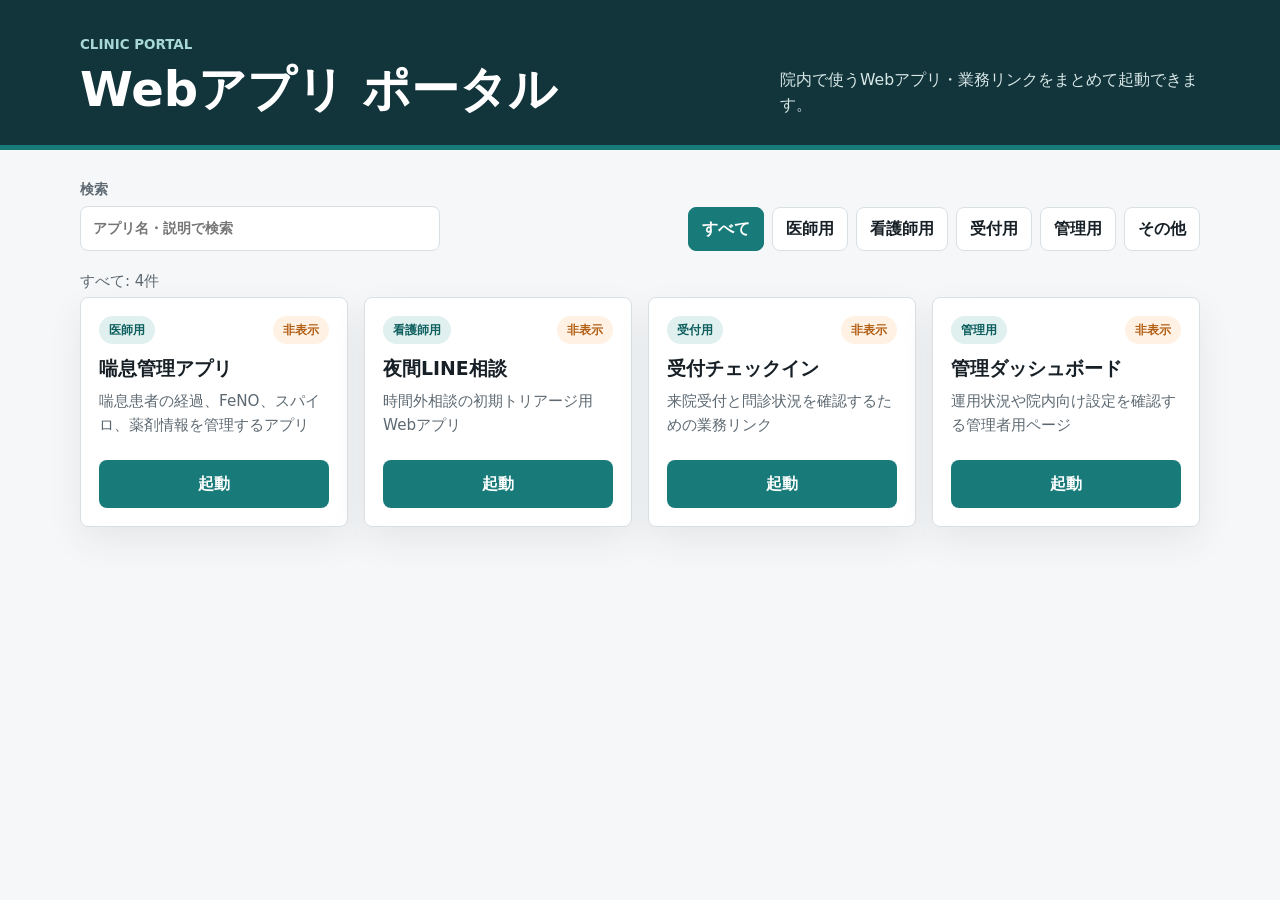
==== index.html @ 960149d5 "プロジェクトの初期設定とファイル構成を追加" ====
<!doctype html>
<html lang="ja">
  <head>
    <meta charset="utf-8">
    <meta name="viewport" content="width=device-width, initial-scale=1">
    <meta name="description" content="院内Webアプリと業務リンクをまとめて起動できるポータルサイト">
    <title>Clinic Web App Portal</title>
    <link rel="stylesheet" href="style.css">
  </head>
  <body>
    <header class="site-header">
      <div class="header-inner">
        <div>
          <p class="eyebrow">Clinic Portal</p>
          <h1>Webアプリ ポータル</h1>
        </div>
        <p class="header-note">院内で使うWebアプリ・業務リンクをまとめて起動できます。</p>
      </div>
    </header>

    <main class="page-shell">
      <section class="toolbar" aria-label="アプリの絞り込み">
        <label class="search-box" for="searchInput">
          <span>検索</span>
          <input id="searchInput" type="search" placeholder="アプリ名・説明で検索" autocomplete="off">
        </label>

        <div class="category-tabs" id="categoryTabs" role="tablist" aria-label="カテゴリ">
          <button class="tab-button is-active" type="button" data-category="all" aria-pressed="true">すべて</button>
        </div>
      </section>

      <section class="summary-row" aria-live="polite">
        <p id="resultSummary">読み込み中...</p>
      </section>

      <section class="app-grid" id="appGrid" aria-label="アプリ一覧"></section>

      <section class="empty-state" id="emptyState" hidden>
        <h2>該当するアプリがありません</h2>
        <p>検索語句やカテゴリを変更してください。</p>
      </section>

      <section class="error-state" id="errorState" hidden>
        <h2>アプリ一覧を読み込めませんでした</h2>
        <p>apps.json の形式や配置を確認してください。</p>
      </section>
    </main>

    <template id="appCardTemplate">
      <article class="app-card">
        <div class="card-body">
          <div class="card-topline">
            <span class="category-badge"></span>
            <span class="visibility-note" hidden>非表示</span>
          </div>
          <h2></h2>
          <p class="description"></p>
        </div>
        <a class="launch-button" target="_blank" rel="noopener noreferrer">起動</a>
      </article>
    </template>

    <script src="script.js" defer></script>
  </body>
</html>
---- style.css ----
:root {
  --bg: #f6f7f9;
  --surface: #ffffff;
  --surface-muted: #eef3f2;
  --text: #172026;
  --muted: #5d6972;
  --line: #d8e0e4;
  --accent: #187b7a;
  --accent-dark: #0f5f5f;
  --accent-soft: #dff0ef;
  --warning: #b15d12;
  --shadow: 0 14px 35px rgba(31, 45, 55, 0.08);
  color-scheme: light;
}

* {
  box-sizing: border-box;
}

body {
  margin: 0;
  background: var(--bg);
  color: var(--text);
  font-family: system-ui, -apple-system, BlinkMacSystemFont, "Segoe UI", sans-serif;
  line-height: 1.6;
}

a {
  color: inherit;
}

.site-header {
  background: #12343b;
  color: #ffffff;
  border-bottom: 5px solid var(--accent);
}

.header-inner {
  width: min(1120px, calc(100% - 32px));
  margin: 0 auto;
  padding: 34px 0 28px;
  display: flex;
  align-items: end;
  justify-content: space-between;
  gap: 24px;
}

.eyebrow {
  margin: 0 0 6px;
  color: #a8d8d6;
  font-size: 0.84rem;
  font-weight: 700;
  letter-spacing: 0;
  text-transform: uppercase;
}

h1 {
  margin: 0;
  font-size: clamp(1.9rem, 4vw, 3rem);
  line-height: 1.15;
  letter-spacing: 0;
}

.header-note {
  max-width: 420px;
  margin: 0;
  color: #d8e8e7;
  font-size: 0.98rem;
}

.page-shell {
  width: min(1120px, calc(100% - 32px));
  margin: 28px auto 56px;
}

.toolbar {
  display: grid;
  grid-template-columns: minmax(220px, 360px) 1fr;
  gap: 16px;
  align-items: end;
  margin-bottom: 18px;
}

.search-box {
  display: grid;
  gap: 6px;
  color: var(--muted);
  font-size: 0.88rem;
  font-weight: 700;
}

.search-box input {
  width: 100%;
  min-height: 44px;
  border: 1px solid var(--line);
  border-radius: 8px;
  background: var(--surface);
  color: var(--text);
  font: inherit;
  padding: 10px 12px;
  outline: none;
}

.search-box input:focus {
  border-color: var(--accent);
  box-shadow: 0 0 0 3px rgba(24, 123, 122, 0.16);
}

.category-tabs {
  display: flex;
  flex-wrap: wrap;
  gap: 8px;
  justify-content: flex-end;
}

.tab-button {
  min-height: 40px;
  border: 1px solid var(--line);
  border-radius: 8px;
  background: var(--surface);
  color: var(--text);
  cursor: pointer;
  font: inherit;
  font-weight: 700;
  padding: 8px 13px;
}

.tab-button:hover {
  border-color: var(--accent);
}

.tab-button.is-active {
  border-color: var(--accent);
  background: var(--accent);
  color: #ffffff;
}

.summary-row {
  min-height: 28px;
  color: var(--muted);
  font-size: 0.94rem;
}

.summary-row p {
  margin: 0 0 14px;
}

.app-grid {
  display: grid;
  grid-template-columns: repeat(auto-fill, minmax(260px, 1fr));
  gap: 16px;
}

.app-card {
  min-height: 230px;
  display: flex;
  flex-direction: column;
  justify-content: space-between;
  border: 1px solid var(--line);
  border-radius: 8px;
  background: var(--surface);
  box-shadow: var(--shadow);
  overflow: hidden;
}

.card-body {
  padding: 18px 18px 14px;
}

.card-topline {
  min-height: 27px;
  display: flex;
  align-items: center;
  justify-content: space-between;
  gap: 8px;
  margin-bottom: 12px;
}

.category-badge,
.visibility-note {
  display: inline-flex;
  align-items: center;
  min-height: 27px;
  border-radius: 999px;
  padding: 4px 10px;
  font-size: 0.78rem;
  font-weight: 800;
}

.category-badge {
  background: var(--accent-soft);
  color: var(--accent-dark);
}

.visibility-note {
  background: #fff2e4;
  color: var(--warning);
}

.app-card h2 {
  margin: 0 0 8px;
  font-size: 1.18rem;
  line-height: 1.35;
  letter-spacing: 0;
}

.description {
  margin: 0;
  color: var(--muted);
  font-size: 0.95rem;
}

.launch-button {
  display: flex;
  align-items: center;
  justify-content: center;
  min-height: 48px;
  margin: 0 18px 18px;
  border-radius: 8px;
  background: var(--accent);
  color: #ffffff;
  font-weight: 800;
  text-decoration: none;
}

.launch-button:hover,
.launch-button:focus {
  background: var(--accent-dark);
}

.empty-state,
.error-state {
  border: 1px solid var(--line);
  border-radius: 8px;
  background: var(--surface);
  padding: 32px;
  text-align: center;
}

.empty-state h2,
.error-state h2 {
  margin: 0 0 8px;
  font-size: 1.2rem;
}

.empty-state p,
.error-state p {
  margin: 0;
  color: var(--muted);
}

@media (max-width: 720px) {
  .header-inner {
    align-items: start;
    flex-direction: column;
    padding: 28px 0 24px;
  }

  .toolbar {
    grid-template-columns: 1fr;
  }

  .category-tabs {
    justify-content: flex-start;
  }

  .tab-button {
    flex: 1 1 auto;
  }

  .app-grid {
    grid-template-columns: 1fr;
  }
}
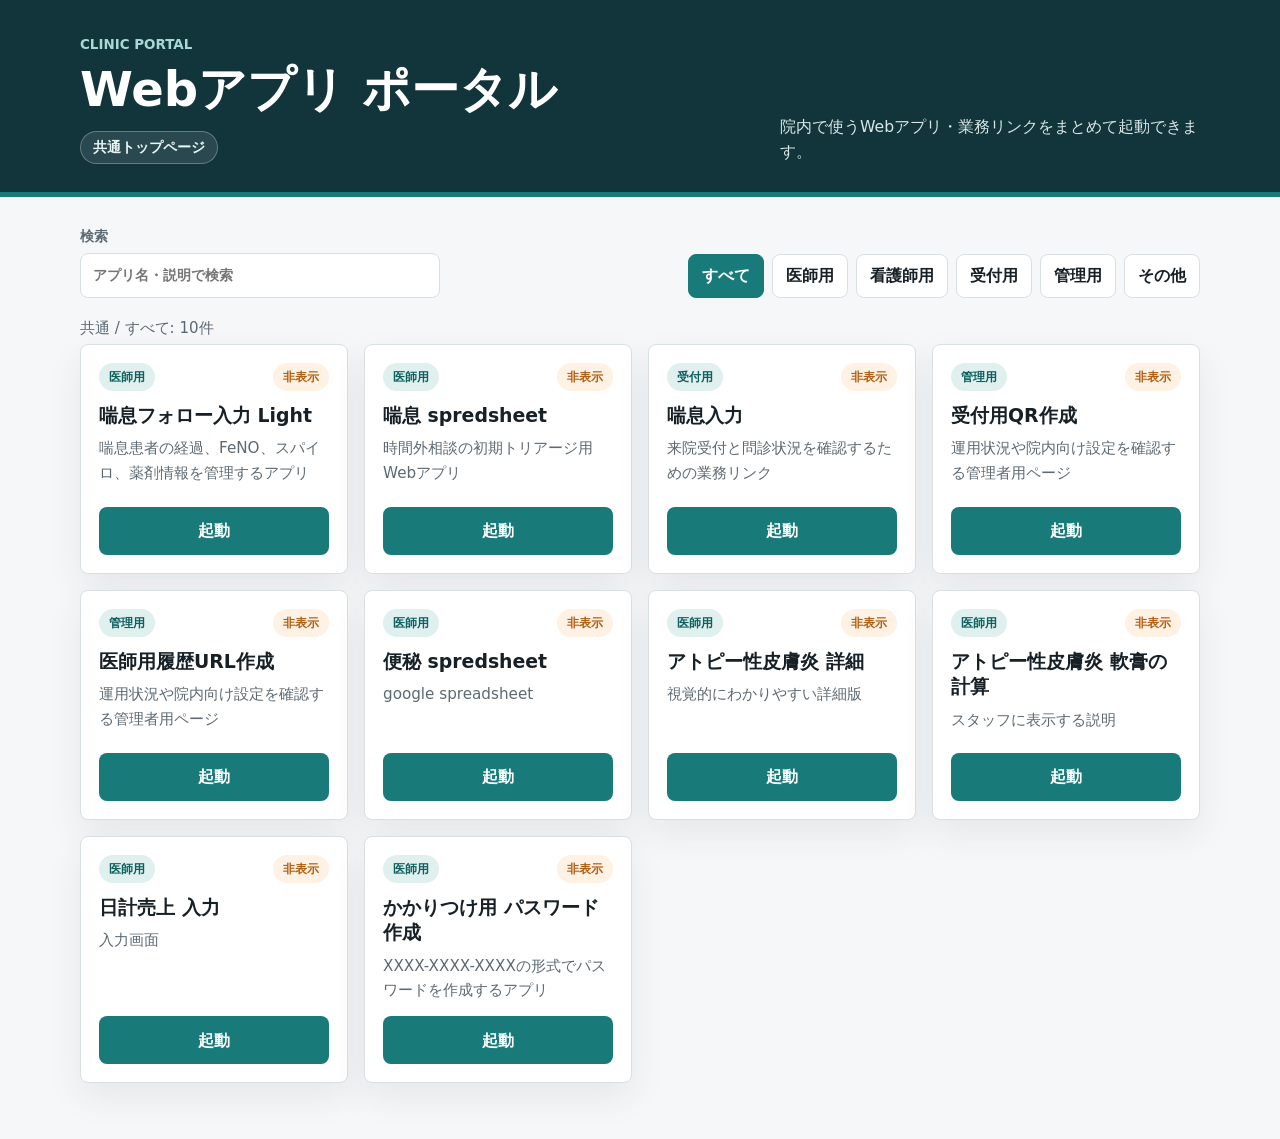
==== commit 31f34f11: "職員別トップページ機能を追加し、アプリにプロファイルを設定できるようにしました。README.mdを更新し、職員別のリンク表示方法を説明しました。" ====
--- a/index.html
+++ b/index.html
@@ -13,6 +13,7 @@
         <div>
           <p class="eyebrow">Clinic Portal</p>
           <h1>Webアプリ ポータル</h1>
+          <p class="profile-label" id="profileLabel">共通トップページ</p>
         </div>
         <p class="header-note">院内で使うWebアプリ・業務リンクをまとめて起動できます。</p>
       </div>
--- a/style.css
+++ b/style.css
@@ -61,6 +61,20 @@
   letter-spacing: 0;
 }
 
+.profile-label {
+  display: inline-flex;
+  align-items: center;
+  min-height: 30px;
+  margin: 14px 0 0;
+  border: 1px solid rgba(255, 255, 255, 0.28);
+  border-radius: 999px;
+  background: rgba(255, 255, 255, 0.1);
+  color: #e8f5f4;
+  font-size: 0.9rem;
+  font-weight: 800;
+  padding: 4px 12px;
+}
+
 .header-note {
   max-width: 420px;
   margin: 0;
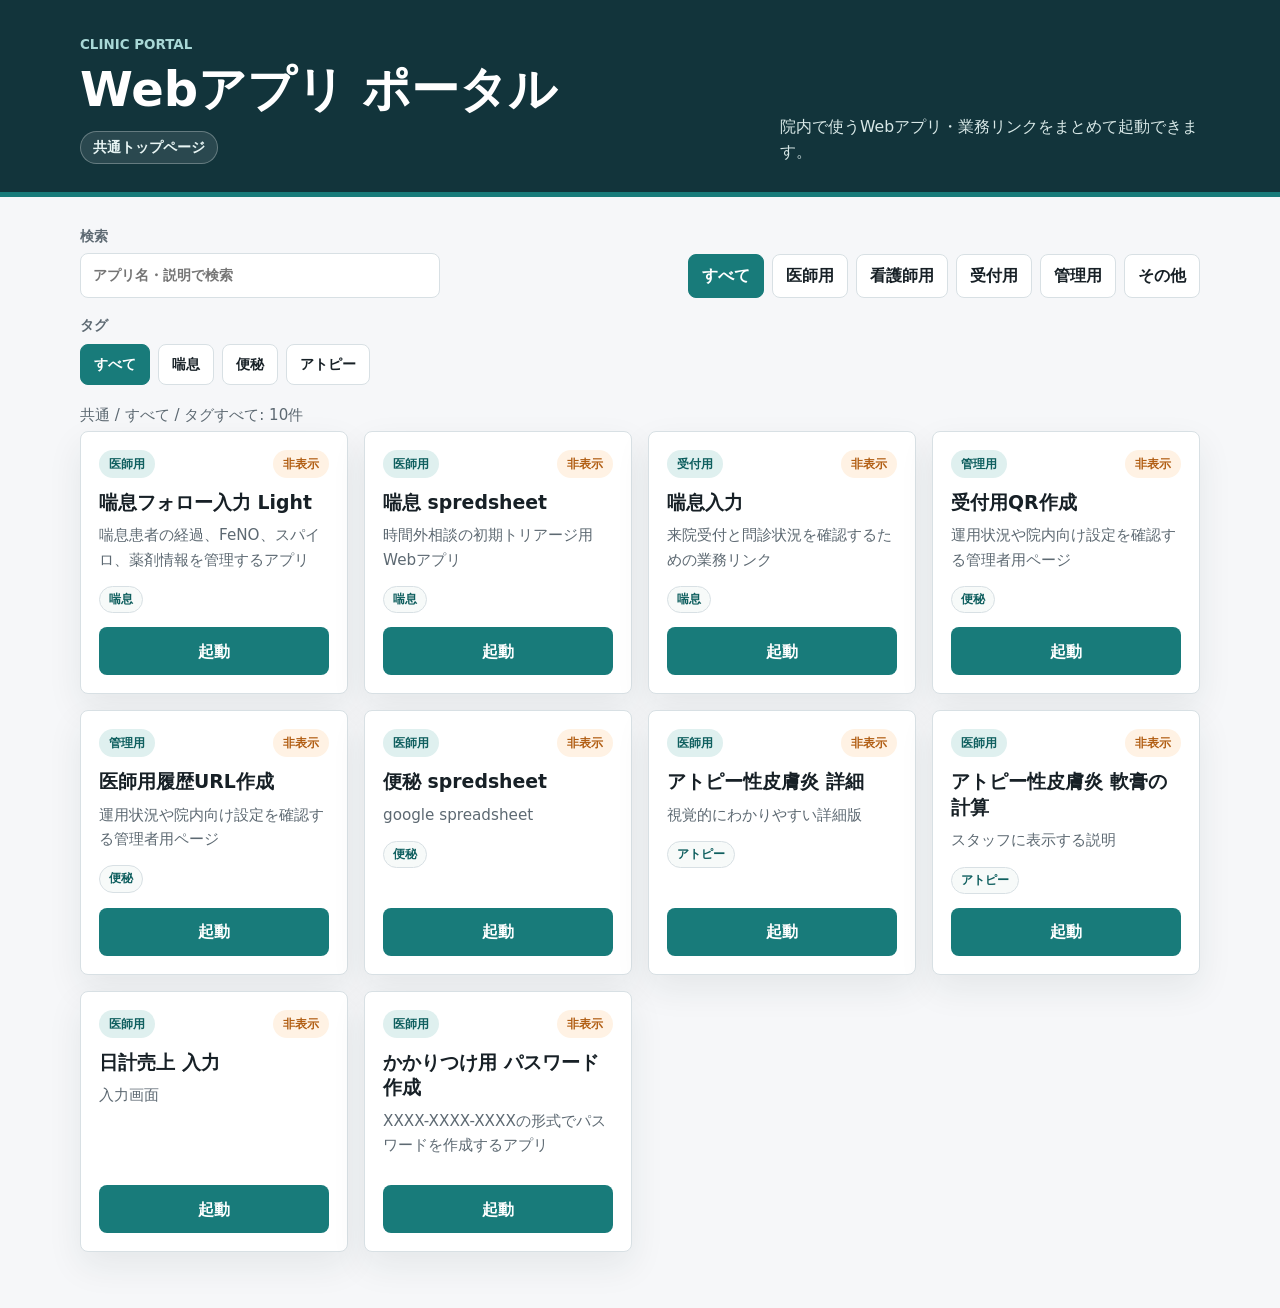
==== commit 2cf99982: "タグ機能を追加し、アプリのフィルタリングを改善しました。管理画面でのタグ入力を実装し、各アプリにタグを設定できるようにしました。また、関連するスタイルを調整しました。" ====
--- a/index.html
+++ b/index.html
@@ -29,6 +29,13 @@
         <div class="category-tabs" id="categoryTabs" role="tablist" aria-label="カテゴリ">
           <button class="tab-button is-active" type="button" data-category="all" aria-pressed="true">すべて</button>
         </div>
+
+        <div class="filter-group tag-filter">
+          <span>タグ</span>
+          <div class="tag-tabs" id="tagTabs" role="tablist" aria-label="タグ">
+            <button class="tag-button is-active" type="button" data-tag="all" aria-pressed="true">すべて</button>
+          </div>
+        </div>
       </section>
 
       <section class="summary-row" aria-live="polite">
@@ -57,11 +64,13 @@
           </div>
           <h2></h2>
           <p class="description"></p>
+          <div class="app-tags" aria-label="タグ"></div>
         </div>
         <a class="launch-button" target="_blank" rel="noopener noreferrer">起動</a>
       </article>
     </template>
 
+    <script src="portal-config.js"></script>
     <script src="script.js" defer></script>
   </body>
 </html>
--- a/style.css
+++ b/style.css
@@ -127,7 +127,23 @@
   justify-content: flex-end;
 }
 
-.tab-button {
+.filter-group {
+  grid-column: 1 / -1;
+  display: grid;
+  gap: 8px;
+  color: var(--muted);
+  font-size: 0.88rem;
+  font-weight: 700;
+}
+
+.tag-tabs {
+  display: flex;
+  flex-wrap: wrap;
+  gap: 8px;
+}
+
+.tab-button,
+.tag-button {
   min-height: 40px;
   border: 1px solid var(--line);
   border-radius: 8px;
@@ -139,11 +155,13 @@
   padding: 8px 13px;
 }
 
-.tab-button:hover {
+.tab-button:hover,
+.tag-button:hover {
   border-color: var(--accent);
 }
 
-.tab-button.is-active {
+.tab-button.is-active,
+.tag-button.is-active {
   border-color: var(--accent);
   background: var(--accent);
   color: #ffffff;
@@ -224,6 +242,26 @@
   font-size: 0.95rem;
 }
 
+.app-tags {
+  display: flex;
+  flex-wrap: wrap;
+  gap: 6px;
+  margin-top: 14px;
+}
+
+.app-tag {
+  display: inline-flex;
+  align-items: center;
+  min-height: 25px;
+  border: 1px solid var(--line);
+  border-radius: 999px;
+  background: #f7faf9;
+  color: var(--accent-dark);
+  font-size: 0.76rem;
+  font-weight: 800;
+  padding: 3px 9px;
+}
+
 .launch-button {
   display: flex;
   align-items: center;
@@ -240,6 +278,218 @@
 .launch-button:hover,
 .launch-button:focus {
   background: var(--accent-dark);
+}
+
+.admin-shell {
+  display: grid;
+  gap: 18px;
+}
+
+.admin-panel {
+  border: 1px solid var(--line);
+  border-radius: 8px;
+  background: var(--surface);
+  box-shadow: var(--shadow);
+  padding: 22px;
+}
+
+.admin-section-heading {
+  display: grid;
+  gap: 4px;
+  margin-bottom: 18px;
+}
+
+.admin-section-heading h2 {
+  margin: 0;
+  font-size: 1.25rem;
+  letter-spacing: 0;
+}
+
+.admin-section-heading h2#addAppTitle {
+  color: var(--accent-dark);
+}
+
+.admin-section-heading p,
+.admin-status {
+  margin: 0;
+  color: var(--muted);
+}
+
+.admin-form {
+  display: grid;
+  grid-template-columns: repeat(2, minmax(0, 1fr));
+  gap: 16px;
+}
+
+.admin-form label,
+.profile-options {
+  display: grid;
+  gap: 6px;
+  color: var(--muted);
+  font-size: 0.88rem;
+  font-weight: 700;
+}
+
+.admin-form input[type="text"],
+.admin-form input[type="url"],
+.admin-form input[type="password"],
+.admin-form select,
+.json-output {
+  width: 100%;
+  border: 1px solid var(--line);
+  border-radius: 8px;
+  background: var(--surface);
+  color: var(--text);
+  font: inherit;
+  padding: 10px 12px;
+  outline: none;
+}
+
+.admin-form input[type="text"],
+.admin-form input[type="url"],
+.admin-form input[type="password"],
+.admin-form select {
+  min-height: 44px;
+}
+
+.admin-form input:focus,
+.admin-form select:focus,
+.json-output:focus {
+  border-color: var(--accent);
+  box-shadow: 0 0 0 3px rgba(24, 123, 122, 0.16);
+}
+
+.profile-options {
+  grid-column: 1 / -1;
+  grid-template-columns: repeat(4, minmax(120px, 1fr));
+  border: 1px solid var(--line);
+  border-radius: 8px;
+  padding: 12px;
+}
+
+.profile-options legend {
+  color: var(--muted);
+  font-weight: 800;
+  padding: 0 6px;
+}
+
+.profile-options label {
+  display: inline-flex;
+  align-items: center;
+  color: var(--text);
+  font-size: 0.95rem;
+}
+
+.form-actions {
+  display: flex;
+  flex-wrap: wrap;
+  gap: 8px;
+}
+
+.primary-button,
+.secondary-button {
+  min-height: 42px;
+  border-radius: 8px;
+  cursor: pointer;
+  font: inherit;
+  font-weight: 800;
+  padding: 8px 13px;
+}
+
+.primary-button {
+  border: 1px solid var(--accent);
+  background: var(--accent);
+  color: #ffffff;
+}
+
+.secondary-button {
+  border: 1px solid var(--line);
+  background: var(--surface);
+  color: var(--text);
+}
+
+.primary-button:hover,
+.primary-button:focus {
+  background: var(--accent-dark);
+}
+
+.secondary-button:hover,
+.secondary-button:focus {
+  border-color: var(--accent);
+}
+
+.primary-button:disabled,
+.secondary-button:disabled {
+  cursor: wait;
+  opacity: 0.68;
+}
+
+.admin-list {
+  display: grid;
+  gap: 10px;
+}
+
+.admin-list-item {
+  display: grid;
+  grid-template-columns: 1fr auto;
+  gap: 16px;
+  align-items: center;
+  border: 1px solid var(--line);
+  border-radius: 8px;
+  padding: 14px;
+}
+
+.admin-list-details {
+  min-width: 0;
+}
+
+.admin-list-details h3,
+.admin-list-details p {
+  margin: 0;
+}
+
+.admin-list-details h3 {
+  font-size: 1rem;
+  letter-spacing: 0;
+}
+
+.admin-list-details p {
+  color: var(--muted);
+  font-size: 0.9rem;
+}
+
+.admin-url {
+  overflow-wrap: anywhere;
+}
+
+.admin-item-actions,
+.admin-actions {
+  display: flex;
+  flex-wrap: wrap;
+  gap: 8px;
+}
+
+.compact-button {
+  min-height: 36px;
+  padding: 6px 10px;
+}
+
+.danger-button {
+  color: #9f1d1d;
+}
+
+.json-output {
+  min-height: 260px;
+  margin-top: 14px;
+  resize: vertical;
+  font-family: ui-monospace, SFMono-Regular, Menlo, Consolas, monospace;
+  font-size: 0.88rem;
+  line-height: 1.5;
+}
+
+.admin-status {
+  min-height: 24px;
+  margin-top: 10px;
 }
 
 .empty-state,
@@ -278,11 +528,29 @@
     justify-content: flex-start;
   }
 
-  .tab-button {
+  .tab-button,
+  .tag-button {
     flex: 1 1 auto;
   }
 
   .app-grid {
     grid-template-columns: 1fr;
   }
-}
+
+  .admin-form,
+  .admin-list-item {
+    grid-template-columns: 1fr;
+  }
+
+  .profile-options {
+    grid-template-columns: 1fr 1fr;
+  }
+
+  .admin-item-actions {
+    justify-content: flex-start;
+  }
+
+  .form-actions {
+    grid-column: 1 / -1;
+  }
+}
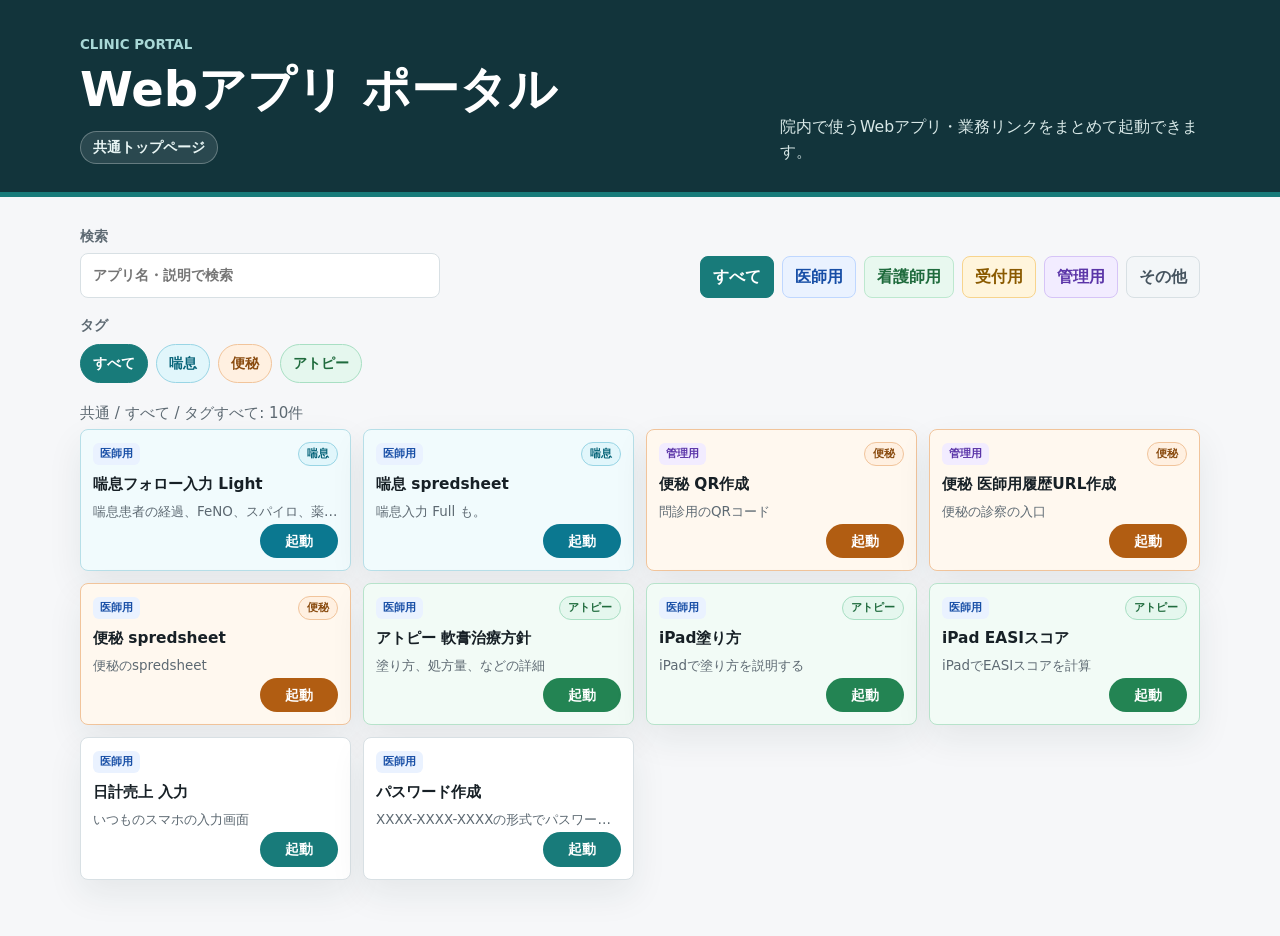
==== commit 20935e30: "Make app cards more compact" ====
--- a/index.html
+++ b/index.html
@@ -60,11 +60,11 @@
         <div class="card-body">
           <div class="card-topline">
             <span class="category-badge"></span>
+            <div class="app-tags" aria-label="タグ"></div>
             <span class="visibility-note" hidden>非表示</span>
           </div>
           <h2></h2>
           <p class="description"></p>
-          <div class="app-tags" aria-label="タグ"></div>
         </div>
         <a class="launch-button" target="_blank" rel="noopener noreferrer">起動</a>
       </article>
--- a/style.css
+++ b/style.css
@@ -144,7 +144,7 @@
 
 .tab-button,
 .tag-button {
-  min-height: 40px;
+  min-height: 38px;
   border: 1px solid var(--line);
   border-radius: 8px;
   background: var(--surface);
@@ -152,7 +152,25 @@
   cursor: pointer;
   font: inherit;
   font-weight: 700;
-  padding: 8px 13px;
+  padding: 7px 12px;
+}
+
+.tag-button {
+  border-radius: 999px;
+}
+
+.tag-button[data-sortable="true"] {
+  cursor: grab;
+  touch-action: none;
+}
+
+.tag-button[data-sortable="true"]:active {
+  cursor: grabbing;
+}
+
+.tag-button.is-dragging {
+  opacity: 0.55;
+  transform: scale(0.98);
 }
 
 .tab-button:hover,
@@ -167,6 +185,78 @@
   color: #ffffff;
 }
 
+.tab-button.color-doctor,
+.category-badge.color-doctor {
+  border-color: #bfd7ff;
+  background: #eaf2ff;
+  color: #174ea6;
+}
+
+.tab-button.color-nurse,
+.category-badge.color-nurse {
+  border-color: #bde8cf;
+  background: #e8f8ef;
+  color: #1f6b3d;
+}
+
+.tab-button.color-reception,
+.category-badge.color-reception {
+  border-color: #f7d48d;
+  background: #fff5dc;
+  color: #8a5a00;
+}
+
+.tab-button.color-admin,
+.category-badge.color-admin {
+  border-color: #d6c4f7;
+  background: #f2ecff;
+  color: #5b35a8;
+}
+
+.tab-button.color-other,
+.category-badge.color-other,
+.tab-button.color-default,
+.category-badge.color-default {
+  border-color: #d8e0e4;
+  background: #f3f6f8;
+  color: #46545f;
+}
+
+.tag-button.color-asthma,
+.app-tag.color-asthma {
+  border-color: #99d5e5;
+  background: #e1f6fb;
+  color: #08657a;
+}
+
+.tag-button.color-constipation,
+.app-tag.color-constipation {
+  border-color: #f1c49b;
+  background: #fff0e1;
+  color: #8a4b0f;
+}
+
+.tag-button.color-atopy,
+.app-tag.color-atopy {
+  border-color: #a8dfc3;
+  background: #e5f7ee;
+  color: #1f6b3d;
+}
+
+.tag-button.color-default,
+.app-tag.color-default {
+  border-color: #cfd8dc;
+  background: #f7faf9;
+  color: var(--accent-dark);
+}
+
+.tab-button.is-active,
+.tag-button.is-active {
+  border-color: var(--accent);
+  background: var(--accent);
+  color: #ffffff;
+}
+
 .summary-row {
   min-height: 28px;
   color: var(--muted);
@@ -180,42 +270,66 @@
 .app-grid {
   display: grid;
   grid-template-columns: repeat(auto-fill, minmax(260px, 1fr));
-  gap: 16px;
+  gap: 12px;
 }
 
 .app-card {
-  min-height: 230px;
-  display: flex;
-  flex-direction: column;
-  justify-content: space-between;
-  border: 1px solid var(--line);
-  border-radius: 8px;
-  background: var(--surface);
+  --card-accent: var(--accent);
+  --card-accent-dark: var(--accent-dark);
+  --card-border: var(--line);
+  --card-tint: var(--surface);
+  position: relative;
+  min-height: 126px;
+  border: 1px solid var(--card-border);
+  border-radius: 8px;
+  background: var(--card-tint);
   box-shadow: var(--shadow);
   overflow: hidden;
 }
 
+.app-card.color-asthma {
+  --card-accent: #0b7890;
+  --card-accent-dark: #07576a;
+  --card-border: #b7dfe8;
+  --card-tint: #f1fbfd;
+}
+
+.app-card.color-constipation {
+  --card-accent: #b15d12;
+  --card-accent-dark: #8a4b0f;
+  --card-border: #f1c49b;
+  --card-tint: #fff8ef;
+}
+
+.app-card.color-atopy {
+  --card-accent: #238453;
+  --card-accent-dark: #1f6b3d;
+  --card-border: #b7e3cb;
+  --card-tint: #f2fbf6;
+}
+
 .card-body {
-  padding: 18px 18px 14px;
+  min-height: 124px;
+  padding: 12px 12px 48px;
 }
 
 .card-topline {
-  min-height: 27px;
+  min-height: 24px;
   display: flex;
   align-items: center;
   justify-content: space-between;
   gap: 8px;
-  margin-bottom: 12px;
+  margin-bottom: 8px;
 }
 
 .category-badge,
 .visibility-note {
   display: inline-flex;
   align-items: center;
-  min-height: 27px;
-  border-radius: 999px;
-  padding: 4px 10px;
-  font-size: 0.78rem;
+  min-height: 22px;
+  border-radius: 6px;
+  padding: 2px 7px;
+  font-size: 0.7rem;
   font-weight: 800;
 }
 
@@ -229,55 +343,73 @@
   color: var(--warning);
 }
 
+.visibility-note[hidden] {
+  display: none;
+}
+
 .app-card h2 {
-  margin: 0 0 8px;
-  font-size: 1.18rem;
+  margin: 0 0 6px;
+  display: -webkit-box;
+  overflow: hidden;
+  -webkit-box-orient: vertical;
+  -webkit-line-clamp: 2;
+  font-size: 0.96rem;
   line-height: 1.35;
   letter-spacing: 0;
 }
 
 .description {
   margin: 0;
-  color: var(--muted);
-  font-size: 0.95rem;
+  display: -webkit-box;
+  overflow: hidden;
+  -webkit-box-orient: vertical;
+  -webkit-line-clamp: 1;
+  color: var(--muted);
+  font-size: 0.84rem;
 }
 
 .app-tags {
   display: flex;
   flex-wrap: wrap;
+  justify-content: flex-end;
   gap: 6px;
-  margin-top: 14px;
+  margin-left: auto;
 }
 
 .app-tag {
   display: inline-flex;
   align-items: center;
-  min-height: 25px;
+  min-height: 22px;
   border: 1px solid var(--line);
   border-radius: 999px;
   background: #f7faf9;
   color: var(--accent-dark);
-  font-size: 0.76rem;
+  font-size: 0.7rem;
   font-weight: 800;
-  padding: 3px 9px;
+  padding: 2px 8px;
 }
 
 .launch-button {
-  display: flex;
+  position: absolute;
+  right: 12px;
+  bottom: 12px;
+  display: inline-flex;
   align-items: center;
   justify-content: center;
-  min-height: 48px;
-  margin: 0 18px 18px;
-  border-radius: 8px;
-  background: var(--accent);
+  min-width: 78px;
+  min-height: 34px;
+  border-radius: 999px;
+  background: var(--card-accent);
   color: #ffffff;
+  font-size: 0.86rem;
   font-weight: 800;
+  padding: 6px 16px;
   text-decoration: none;
 }
 
 .launch-button:hover,
 .launch-button:focus {
-  background: var(--accent-dark);
+  background: var(--card-accent-dark);
 }
 
 .admin-shell {
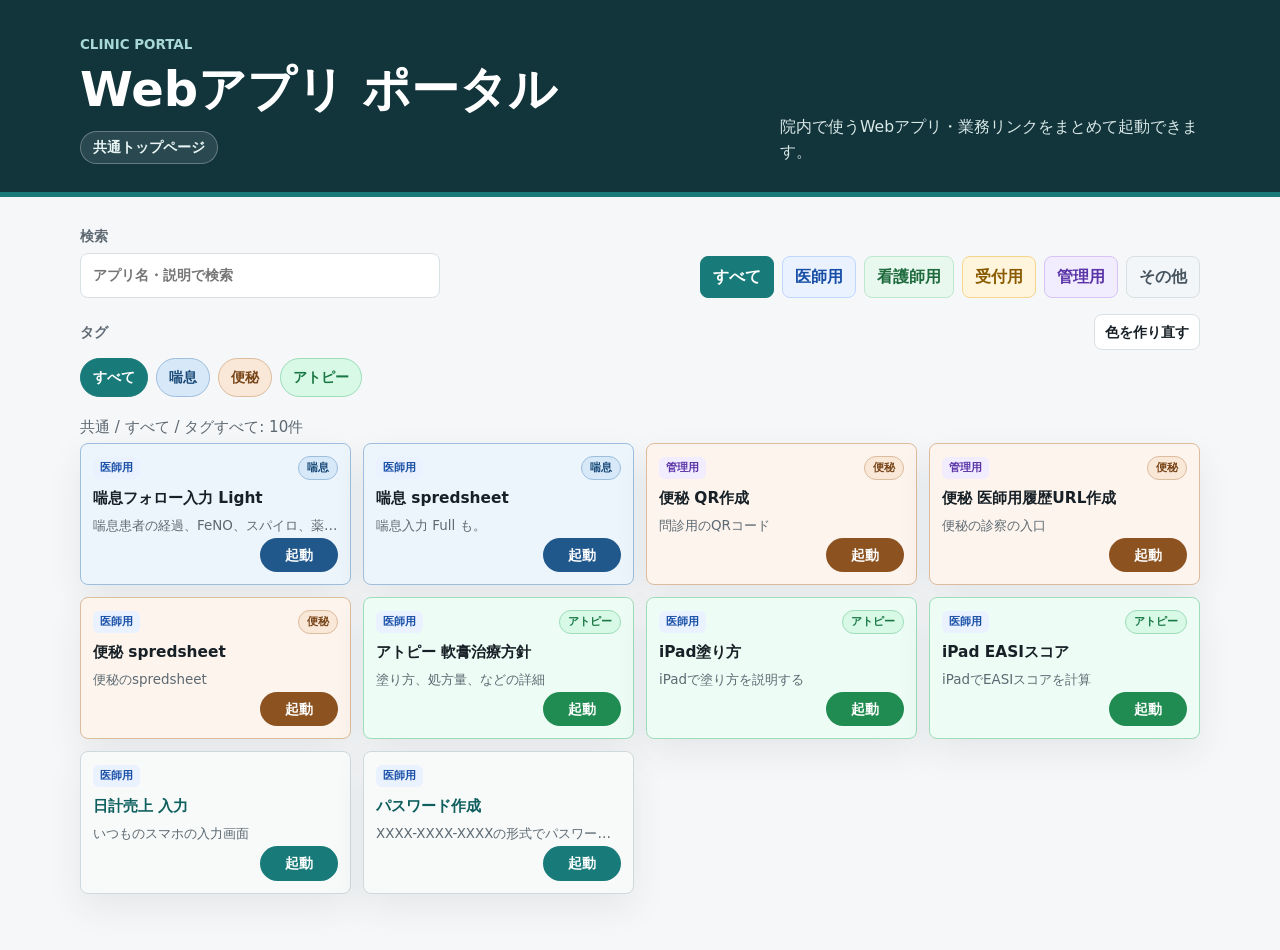
==== commit 51dce200: "feat: タグの色自動生成機能を追加し、タグボタンのスタイルを改善" ====
--- a/index.html
+++ b/index.html
@@ -31,7 +31,12 @@
         </div>
 
         <div class="filter-group tag-filter">
-          <span>タグ</span>
+          <div class="filter-heading">
+            <span>タグ</span>
+            <button class="secondary-button compact-button color-regenerate-button" id="regenerateColorsButton" type="button">
+              色を作り直す
+            </button>
+          </div>
           <div class="tag-tabs" id="tagTabs" role="tablist" aria-label="タグ">
             <button class="tag-button is-active" type="button" data-tag="all" aria-pressed="true">すべて</button>
           </div>
--- a/style.css
+++ b/style.css
@@ -136,6 +136,18 @@
   font-weight: 700;
 }
 
+.filter-heading {
+  display: flex;
+  align-items: center;
+  justify-content: space-between;
+  gap: 10px;
+}
+
+.color-regenerate-button {
+  min-height: 34px;
+  white-space: nowrap;
+}
+
 .tag-tabs {
   display: flex;
   flex-wrap: wrap;
@@ -156,6 +168,10 @@
 }
 
 .tag-button {
+  --tag-accent: var(--accent);
+  --tag-border: var(--line);
+  --tag-bg: var(--surface);
+  --tag-text: var(--text);
   border-radius: 999px;
 }
 
@@ -179,7 +195,7 @@
 }
 
 .tab-button.is-active,
-.tag-button.is-active {
+.tag-button[data-tag="all"].is-active {
   border-color: var(--accent);
   background: var(--accent);
   color: #ffffff;
@@ -222,36 +238,36 @@
   color: #46545f;
 }
 
-.tag-button.color-asthma,
-.app-tag.color-asthma {
-  border-color: #99d5e5;
-  background: #e1f6fb;
-  color: #08657a;
-}
-
-.tag-button.color-constipation,
-.app-tag.color-constipation {
-  border-color: #f1c49b;
-  background: #fff0e1;
-  color: #8a4b0f;
-}
-
-.tag-button.color-atopy,
-.app-tag.color-atopy {
-  border-color: #a8dfc3;
-  background: #e5f7ee;
-  color: #1f6b3d;
+.tag-button.color-auto,
+.app-tag.color-auto {
+  border-color: var(--tag-border);
+  background: var(--tag-bg);
+  color: var(--tag-text);
+}
+
+.tag-button.color-auto.is-active {
+  border-color: var(--tag-accent);
+  background: var(--tag-accent);
+  color: #ffffff;
+  box-shadow: 0 0 0 3px color-mix(in srgb, var(--tag-accent) 24%, transparent);
+}
+
+.tag-button.color-auto.is-active::before {
+  content: "✓";
+  margin-right: 6px;
+  font-weight: 900;
 }
 
 .tag-button.color-default,
-.app-tag.color-default {
+.app-tag.color-default,
+.app-card.color-default {
   border-color: #cfd8dc;
   background: #f7faf9;
   color: var(--accent-dark);
 }
 
 .tab-button.is-active,
-.tag-button.is-active {
+.tag-button[data-tag="all"].is-active {
   border-color: var(--accent);
   background: var(--accent);
   color: #ffffff;
@@ -285,27 +301,6 @@
   background: var(--card-tint);
   box-shadow: var(--shadow);
   overflow: hidden;
-}
-
-.app-card.color-asthma {
-  --card-accent: #0b7890;
-  --card-accent-dark: #07576a;
-  --card-border: #b7dfe8;
-  --card-tint: #f1fbfd;
-}
-
-.app-card.color-constipation {
-  --card-accent: #b15d12;
-  --card-accent-dark: #8a4b0f;
-  --card-border: #f1c49b;
-  --card-tint: #fff8ef;
-}
-
-.app-card.color-atopy {
-  --card-accent: #238453;
-  --card-accent-dark: #1f6b3d;
-  --card-border: #b7e3cb;
-  --card-tint: #f2fbf6;
 }
 
 .card-body {
@@ -399,7 +394,7 @@
   min-width: 78px;
   min-height: 34px;
   border-radius: 999px;
-  background: var(--card-accent);
+  background: var(--launch-bg, var(--card-accent));
   color: #ffffff;
   font-size: 0.86rem;
   font-weight: 800;
@@ -409,7 +404,7 @@
 
 .launch-button:hover,
 .launch-button:focus {
-  background: var(--card-accent-dark);
+  background: var(--launch-bg-hover, var(--card-accent-dark));
 }
 
 .admin-shell {
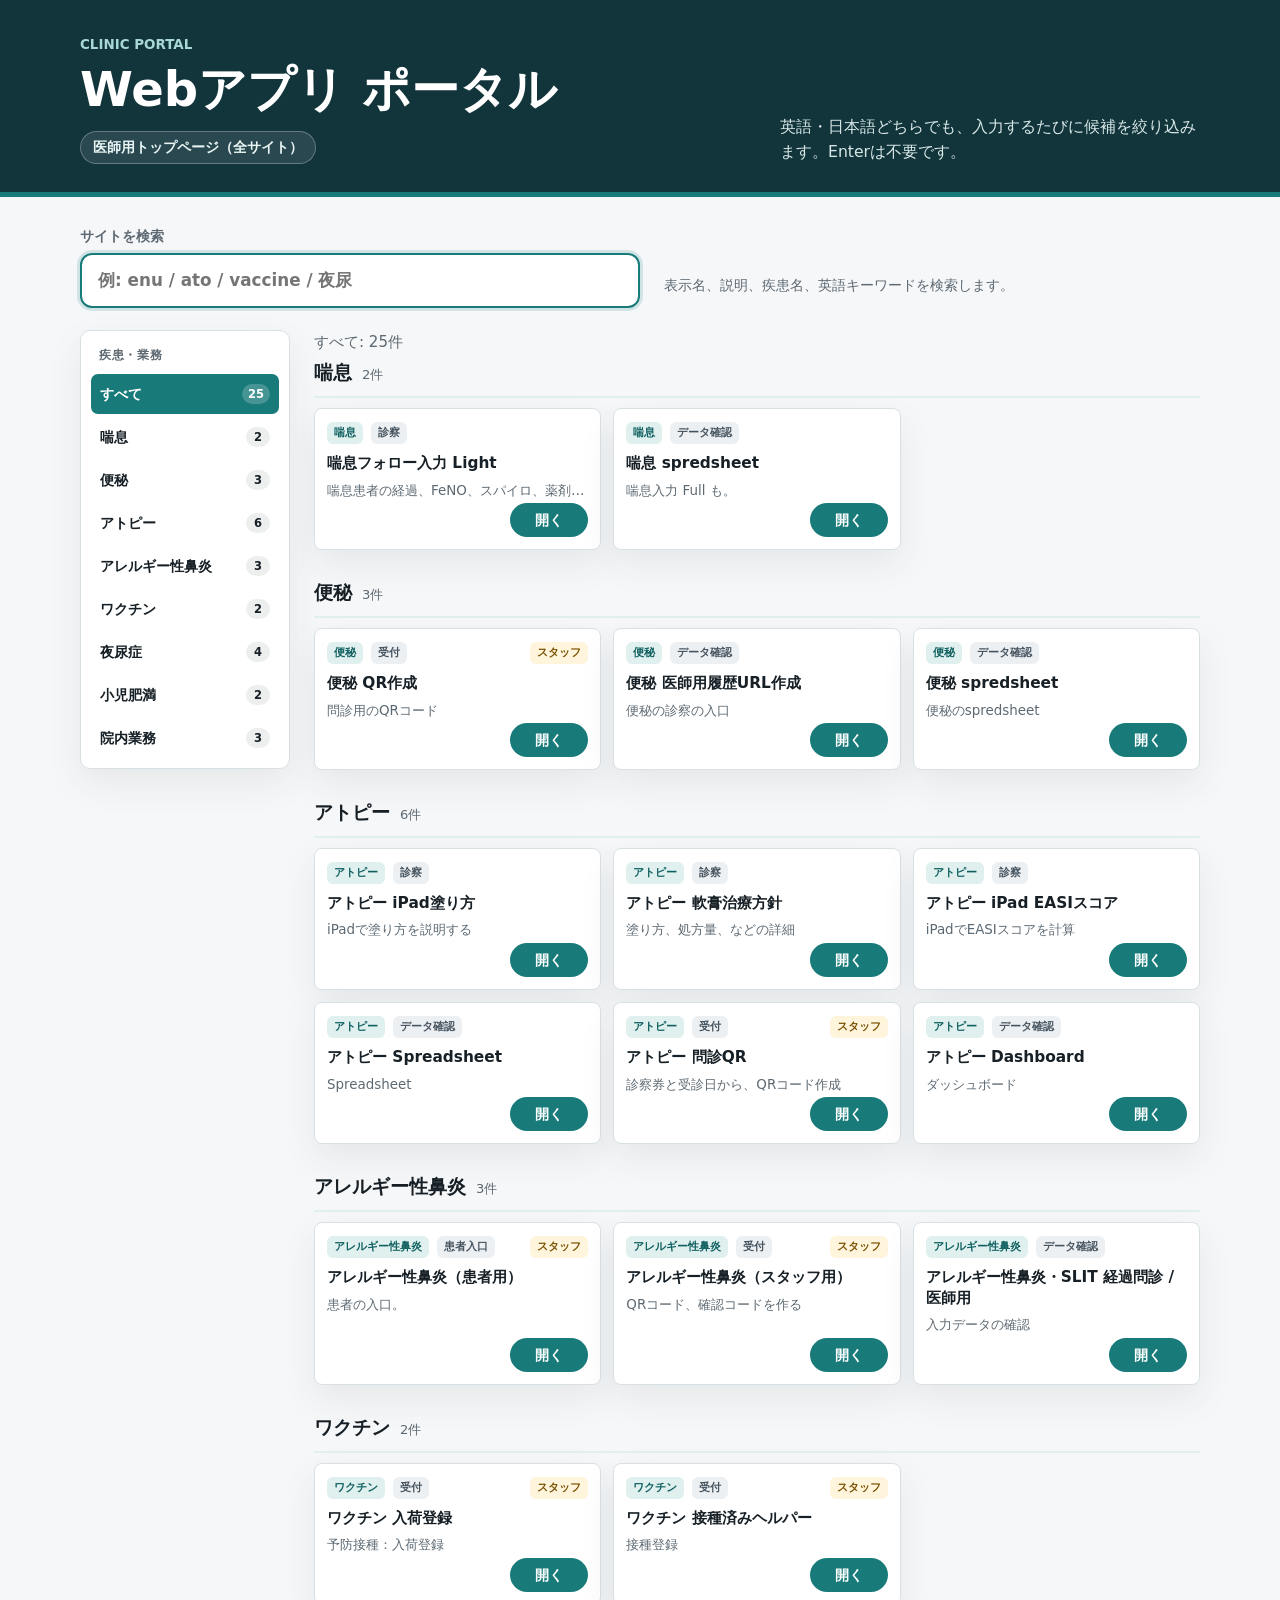
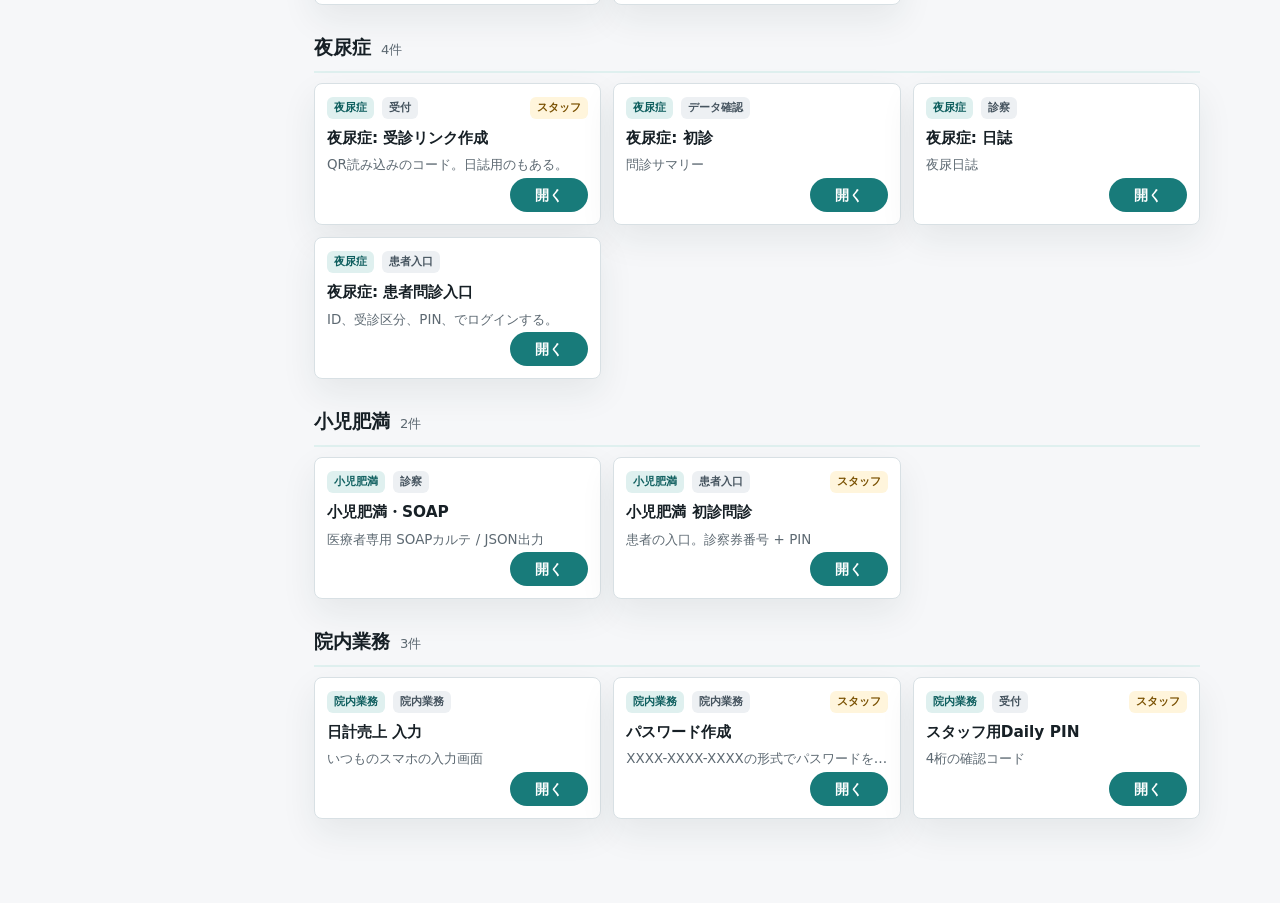
==== commit 0f72fced: "feat: redesign portal navigation and backup safety" ====
--- a/index.html
+++ b/index.html
@@ -15,39 +15,32 @@
           <h1>Webアプリ ポータル</h1>
           <p class="profile-label" id="profileLabel">共通トップページ</p>
         </div>
-        <p class="header-note">院内で使うWebアプリ・業務リンクをまとめて起動できます。</p>
+        <p class="header-note">英語・日本語どちらでも、入力するたびに候補を絞り込みます。Enterは不要です。</p>
       </div>
     </header>
 
     <main class="page-shell">
-      <section class="toolbar" aria-label="アプリの絞り込み">
+      <section class="search-toolbar" aria-label="アプリの検索">
         <label class="search-box" for="searchInput">
-          <span>検索</span>
-          <input id="searchInput" type="search" placeholder="アプリ名・説明で検索" autocomplete="off">
+          <span>サイトを検索</span>
+          <input id="searchInput" type="search" placeholder="例: enu / ato / vaccine / 夜尿" autocomplete="off" autofocus>
         </label>
-
-        <div class="category-tabs" id="categoryTabs" role="tablist" aria-label="カテゴリ">
-          <button class="tab-button is-active" type="button" data-category="all" aria-pressed="true">すべて</button>
-        </div>
-
-        <div class="filter-group tag-filter">
-          <div class="filter-heading">
-            <span>タグ</span>
-            <button class="secondary-button compact-button color-regenerate-button" id="regenerateColorsButton" type="button">
-              色を作り直す
-            </button>
-          </div>
-          <div class="tag-tabs" id="tagTabs" role="tablist" aria-label="タグ">
-            <button class="tag-button is-active" type="button" data-tag="all" aria-pressed="true">すべて</button>
-          </div>
-        </div>
+        <p class="search-hint">表示名、説明、疾患名、英語キーワードを検索します。</p>
       </section>
 
-      <section class="summary-row" aria-live="polite">
-        <p id="resultSummary">読み込み中...</p>
-      </section>
+      <div class="portal-layout">
+        <nav class="group-nav" aria-label="疾患・業務">
+          <h2>疾患・業務</h2>
+          <div id="groupNav"></div>
+        </nav>
 
-      <section class="app-grid" id="appGrid" aria-label="アプリ一覧"></section>
+        <div class="portal-results">
+          <section class="summary-row" aria-live="polite">
+            <p id="resultSummary">読み込み中...</p>
+          </section>
+          <section id="appSections" aria-label="サイト一覧"></section>
+        </div>
+      </div>
 
       <section class="empty-state" id="emptyState" hidden>
         <h2>該当するアプリがありません</h2>
@@ -64,14 +57,15 @@
       <article class="app-card">
         <div class="card-body">
           <div class="card-topline">
-            <span class="category-badge"></span>
-            <div class="app-tags" aria-label="タグ"></div>
+            <span class="group-badge"></span>
+            <span class="purpose-badge"></span>
+            <span class="staff-badge" hidden>スタッフ</span>
             <span class="visibility-note" hidden>非表示</span>
           </div>
           <h2></h2>
           <p class="description"></p>
         </div>
-        <a class="launch-button" target="_blank" rel="noopener noreferrer">起動</a>
+        <a class="launch-button" target="_blank" rel="noopener noreferrer">開く</a>
       </article>
     </template>
 
--- a/style.css
+++ b/style.css
@@ -87,6 +87,121 @@
   margin: 28px auto 56px;
 }
 
+.search-toolbar {
+  display: grid;
+  grid-template-columns: minmax(280px, 560px) 1fr;
+  gap: 10px 24px;
+  align-items: end;
+  margin-bottom: 22px;
+}
+
+.search-toolbar .search-box input {
+  min-height: 54px;
+  border-width: 2px;
+  border-radius: 12px;
+  font-size: 1.05rem;
+  padding: 12px 16px;
+}
+
+.search-hint {
+  margin: 0 0 12px;
+  color: var(--muted);
+  font-size: 0.88rem;
+}
+
+.portal-layout {
+  display: grid;
+  grid-template-columns: 210px minmax(0, 1fr);
+  gap: 24px;
+  align-items: start;
+}
+
+.group-nav {
+  position: sticky;
+  top: 16px;
+  border: 1px solid var(--line);
+  border-radius: 10px;
+  background: var(--surface);
+  box-shadow: var(--shadow);
+  padding: 10px;
+}
+
+.group-nav h2 {
+  margin: 4px 8px 9px;
+  color: var(--muted);
+  font-size: 0.78rem;
+  letter-spacing: 0.06em;
+}
+
+.group-nav > div {
+  display: grid;
+  gap: 3px;
+}
+
+.group-nav-button {
+  display: flex;
+  justify-content: space-between;
+  align-items: center;
+  gap: 8px;
+  width: 100%;
+  min-height: 40px;
+  border: 0;
+  border-radius: 7px;
+  background: transparent;
+  color: var(--text);
+  cursor: pointer;
+  font: inherit;
+  font-size: 0.9rem;
+  font-weight: 700;
+  padding: 7px 9px;
+  text-align: left;
+}
+
+.group-nav-button:hover {
+  background: var(--surface-muted);
+}
+
+.group-nav-button.is-active {
+  background: var(--accent);
+  color: #fff;
+}
+
+.group-count {
+  min-width: 24px;
+  border-radius: 999px;
+  background: rgba(23, 32, 38, 0.08);
+  font-size: 0.72rem;
+  padding: 1px 6px;
+  text-align: center;
+}
+
+.group-nav-button.is-active .group-count {
+  background: rgba(255, 255, 255, 0.2);
+}
+
+.app-group-section {
+  margin-bottom: 28px;
+}
+
+.app-group-heading {
+  display: flex;
+  align-items: baseline;
+  gap: 10px;
+  margin-bottom: 10px;
+  border-bottom: 2px solid var(--accent-soft);
+  padding-bottom: 7px;
+}
+
+.app-group-heading h2 {
+  margin: 0;
+  font-size: 1.2rem;
+}
+
+.app-group-heading span {
+  color: var(--muted);
+  font-size: 0.82rem;
+}
+
 .toolbar {
   display: grid;
   grid-template-columns: minmax(220px, 360px) 1fr;
@@ -318,6 +433,9 @@
 }
 
 .category-badge,
+.group-badge,
+.purpose-badge,
+.staff-badge,
 .visibility-note {
   display: inline-flex;
   align-items: center;
@@ -326,6 +444,26 @@
   padding: 2px 7px;
   font-size: 0.7rem;
   font-weight: 800;
+}
+
+.group-badge {
+  background: var(--accent-soft);
+  color: var(--accent-dark);
+}
+
+.purpose-badge {
+  margin-right: auto;
+  background: #edf0f3;
+  color: #46545f;
+}
+
+.staff-badge {
+  background: #fff5dc;
+  color: #795000;
+}
+
+.staff-badge[hidden] {
+  display: none;
 }
 
 .category-badge {
@@ -507,6 +645,50 @@
   font-size: 0.95rem;
 }
 
+.staff-visible-option {
+  grid-column: 1 / -1;
+  display: flex !important;
+  align-items: center;
+  min-height: 48px;
+  border: 1px solid var(--line);
+  border-radius: 8px;
+  background: var(--surface-muted);
+  color: var(--text) !important;
+  padding: 10px 12px;
+}
+
+.staff-visible-option input {
+  width: 20px;
+  height: 20px;
+  accent-color: var(--accent);
+}
+
+.admin-list-toolbar {
+  display: flex;
+  gap: 8px;
+  margin-bottom: 12px;
+}
+
+.admin-list-toolbar .is-active {
+  border-color: var(--accent);
+  background: var(--accent-soft);
+  color: var(--accent-dark);
+}
+
+.file-button {
+  display: inline-flex;
+  align-items: center;
+}
+
+.admin-empty {
+  margin: 0;
+  border: 1px dashed var(--line);
+  border-radius: 8px;
+  color: var(--muted);
+  padding: 24px;
+  text-align: center;
+}
+
 .form-actions {
   display: flex;
   flex-wrap: wrap;
@@ -647,8 +829,36 @@
     padding: 28px 0 24px;
   }
 
-  .toolbar {
+  .toolbar,
+  .search-toolbar {
     grid-template-columns: 1fr;
+  }
+
+  .search-hint {
+    margin: 0;
+  }
+
+  .portal-layout {
+    grid-template-columns: 1fr;
+  }
+
+  .group-nav {
+    position: static;
+    overflow-x: auto;
+  }
+
+  .group-nav h2 {
+    margin-bottom: 6px;
+  }
+
+  .group-nav > div {
+    display: flex;
+    width: max-content;
+  }
+
+  .group-nav-button {
+    width: auto;
+    white-space: nowrap;
   }
 
   .category-tabs {
